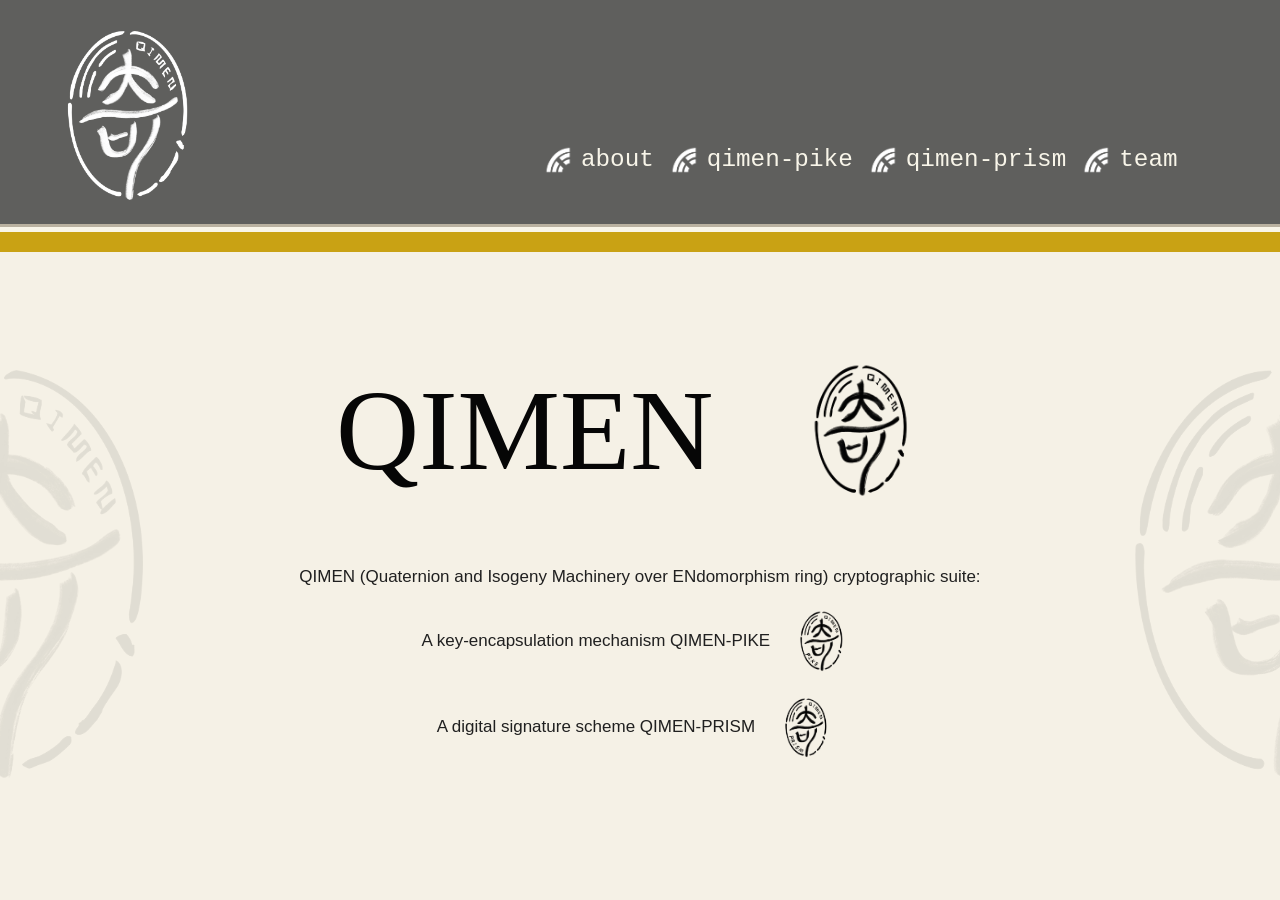
==== index.html @ 5052f51b "Reduce body typography scale" ====
<!doctype html>
<html lang="en">
  <head>
    <meta charset="utf-8">
    <meta name="viewport" content="width=device-width, initial-scale=1">
    <title>QIMEN</title>
    <link rel="stylesheet" href="styles.css?v=20260710-nav12">
  </head>
  <body>
    <header class="site-header">
      <a class="brand" href="index.html" aria-label="QIMEN home">
        <img class="brand-mark" src="elements/奇门logo_透明底.png" alt="QIMEN logo">
        <div class="brand-copy">
          <div class="brand-name">QIMEN</div>
        </div>
      </a>

      <nav class="site-nav" aria-label="Primary navigation">
        <a href="about.html"><span>about</span></a>
        <a href="pike.html"><span>qimen-pike</span></a>
        <a href="prism.html"><span>qimen-prism</span></a>
        <a href="team.html"><span>team</span></a>
      </nav>
    </header>

    <main>
      <section class="home-section">
        <div class="home-lockup" aria-label="QIMEN">
          <div class="home-title-row">
            <h1>QIMEN</h1>
            <img class="home-logo" src="elements/奇门logo_透明底.png" alt="QIMEN logo">
          </div>
          <p class="suite-lead">QIMEN (Quaternion and Isogeny Machinery over ENdomorphism ring) cryptographic suite:</p>
          <div class="home-suite" aria-label="QIMEN suite components">
            <p>
              <span>A key-encapsulation mechanism QIMEN-PIKE</span>
              <img class="suite-logo" src="elements/奇门logo_pike_透明底.png" alt="QIMEN-PIKE logo" width="72" height="72">
            </p>
            <p>
              <span>A digital signature scheme QIMEN-PRISM</span>
              <img class="suite-logo" src="elements/奇门logo_prism_透明底.png" alt="QIMEN-PRISM logo" width="72" height="72">
            </p>
          </div>
        </div>
      </section>
    </main>
  </body>
</html>
---- styles.css ----
:root {
  --header-bg: #5f5f5d;
  --paper: #f5f1e6;
  --ink: #060606;
  --muted-ink: #202020;
  --cream: #f8f5e9;
  --gold: #c9a214;
  --red: #a91717;
}

* {
  box-sizing: border-box;
}

html {
  scroll-behavior: smooth;
}

body {
  margin: 0;
  min-width: 320px;
  color: var(--ink);
  background: var(--paper);
  font-family: Arial, Helvetica, sans-serif;
}

.site-header {
  min-height: 0;
  padding: 4px 8vw 4px 46px;
  display: flex;
  align-items: flex-start;
  justify-content: space-between;
  gap: 24px;
  background: var(--header-bg);
  border-bottom: 20px solid var(--gold);
  box-shadow: inset 0 -5px 0 var(--cream), inset 0 -8px 0 #b9b1a0;
}

.brand {
  flex: 0 0 auto;
  display: flex;
  align-items: center;
  gap: 24px;
  color: var(--cream);
  text-decoration: none;
}

.brand:hover,
.brand:focus,
.brand:visited,
.brand * {
  color: var(--cream);
  text-decoration: none;
}

.brand-mark {
  width: 164px;
  height: 224px;
  object-fit: contain;
  object-position: 50% 47%;
  filter: invert(1) brightness(1.08);
}

.brand-copy {
  padding-top: 0;
}

.brand-name {
  display: none;
}

.brand-copy p {
  display: none;
}

.site-nav {
  flex: 1 1 auto;
  margin-top: 142px;
  display: flex;
  align-items: center;
  justify-content: flex-end;
  gap: clamp(12px, 1.25vw, 24px);
  flex-wrap: nowrap;
  min-width: 0;
}

.site-nav a {
  display: inline-flex;
  align-items: center;
  gap: 9px;
  color: var(--cream);
  font-size: clamp(21px, 1.9vw, 34px);
  font-family: "Courier New", Courier, monospace;
  font-style: normal;
  line-height: 1;
  text-decoration: none;
  white-space: nowrap;
}

.site-nav a::before {
  content: "";
  display: inline-block;
  width: 28px;
  height: 28px;
  flex: 0 0 28px;
  background-image: url("elements/gate.png");
  background-size: cover;
  background-position: top left;
  background-repeat: no-repeat;
  filter: invert(1) brightness(1.08);
}

.site-nav a:hover,
.site-nav a.active {
  color: #ffffff;
  text-decoration: underline;
  text-decoration-color: var(--gold);
  text-decoration-thickness: 5px;
  text-underline-offset: 15px;
}

.hero {
  position: relative;
  min-height: calc(100vh - 305px);
  overflow: hidden;
  padding: 107px 9.2vw 110px;
  background: var(--paper);
}

.watermark {
  display: none;
}

.hero-lockup,
.intro-copy {
  position: relative;
  z-index: 1;
}

.hero-lockup {
  width: min(884px, 78vw);
  margin: 0 auto;
  text-align: center;
}

.hero-title-row {
  display: flex;
  align-items: center;
  justify-content: center;
  gap: 64px;
}

h1 {
  margin: 0;
  font-family: Georgia, "Times New Roman", serif;
  font-size: clamp(72px, 7.1vw, 136px);
  line-height: 0.95;
  font-weight: 500;
}

.pike-mark {
  width: clamp(116px, 10.6vw, 198px);
  height: clamp(116px, 10.6vw, 198px);
  object-fit: contain;
  object-position: 50% 52%;
}

.scheme-name {
  margin-top: 24px;
  padding-left: 24px;
  color: var(--red);
  font-family: Georgia, "Times New Roman", serif;
  font-size: clamp(44px, 4.25vw, 82px);
  line-height: 1;
  font-weight: 700;
  letter-spacing: 0;
}

.intro-copy {
  width: min(1580px, 82vw);
  margin: 88px auto 0;
}

.intro-copy h2,
.content-band h2 {
  margin: 0 0 16px;
  font-size: 28px;
  line-height: 1.15;
  font-weight: 700;
}

.intro-copy p,
.content-band p {
  margin: 0;
  font-size: 20px;
  line-height: 1.35;
  color: var(--muted-ink);
  overflow-wrap: break-word;
}

.content-band {
  padding: 72px 9.2vw;
  background: #fffaf0;
  border-top: 1px solid rgba(0, 0, 0, 0.08);
}

.content-band-dark {
  color: var(--cream);
  background: var(--header-bg);
}

.content-band-dark p {
  color: rgba(248, 245, 233, 0.86);
}

.home-section {
  position: relative;
  min-height: calc(100vh - 252px);
  overflow: hidden;
  padding: 96px 9.2vw 112px;
  background: var(--paper);
}

.home-section::before,
.home-section::after,
.page-main::before,
.page-main::after {
  content: "";
  position: absolute;
  z-index: 0;
  top: 50%;
  width: min(430px, 31vw);
  aspect-ratio: 2187 / 2877;
  background-image: url("elements/奇门logo_透明底.png");
  background-repeat: no-repeat;
  background-position: center;
  background-size: contain;
  opacity: 0.08;
  filter: grayscale(1);
  pointer-events: none;
  transform: translateY(-50%);
}

.home-section::before,
.page-main::before {
  left: max(-215px, -15.5vw);
}

.home-section::after,
.page-main::after {
  right: max(-215px, -15.5vw);
}

.home-lockup {
  position: relative;
  z-index: 1;
  width: min(1000px, 78vw);
  margin: 0 auto;
  text-align: center;
}

.home-title-row {
  display: flex;
  align-items: center;
  justify-content: center;
  gap: clamp(34px, 5vw, 88px);
}

.home-title-row h1 {
  font-size: clamp(88px, 9vw, 164px);
}

.home-logo {
  width: clamp(140px, 13vw, 240px);
  height: clamp(140px, 13vw, 240px);
  object-fit: contain;
  object-position: 50% 52%;
}

.home-section .suite-lead {
  position: relative;
  z-index: 1;
  max-width: 980px;
  margin: 52px auto 0;
  font-size: clamp(17px, 1.25vw, 24px);
  line-height: 1.3;
  color: var(--muted-ink);
}

.home-suite {
  position: relative;
  z-index: 1;
  display: grid;
  justify-items: center;
  gap: 12px;
  margin-top: 16px;
}

.home-suite p {
  display: inline-flex;
  align-items: center;
  justify-content: center;
  gap: 14px;
  max-width: min(920px, 90vw);
  margin: 0;
  color: var(--muted-ink);
  font-size: clamp(17px, 1.25vw, 24px);
  line-height: 1.22;
}

.suite-logo {
  width: clamp(68px, 5.8vw, 104px);
  height: clamp(68px, 5.8vw, 104px);
  flex: 0 0 auto;
  object-fit: contain;
  object-position: 50% 52%;
}

.page-main {
  position: relative;
  overflow: hidden;
  min-height: calc(100vh - 230px);
  background: var(--paper);
}

.page-section {
  position: relative;
  z-index: 1;
  width: min(1200px, 82vw);
  margin: 0 auto;
  padding: 96px 0 120px;
}

.page-section h1 {
  margin-bottom: 34px;
  font-family: "Courier New", Courier, monospace;
  font-size: clamp(42px, 4.5vw, 72px);
  line-height: 1;
  font-weight: 400;
}

.page-section p {
  max-width: 980px;
  margin: 0 0 18px;
  font-size: clamp(17px, 1.35vw, 22px);
  line-height: 1.45;
  color: var(--muted-ink);
}

.page-section p:last-child {
  margin-bottom: 0;
}

.page-subsection {
  margin-top: 52px;
  scroll-margin-top: 28px;
}

.page-subsection + .page-subsection {
  margin-top: 70px;
  padding-top: 38px;
  border-top: 4px solid var(--gold);
  box-shadow: inset 0 3px 0 rgba(0, 0, 0, 0.18);
}

.page-section h2 {
  margin: 0 0 18px;
  font-family: "Courier New", Courier, monospace;
  font-size: clamp(30px, 3vw, 48px);
  font-weight: 400;
  line-height: 1;
}

.repo-card,
.detail-list {
  max-width: 980px;
}

.repo-card {
  margin-bottom: 28px;
}

.button-link {
  display: inline-block;
  margin-top: 12px;
  padding: 10px 14px 9px;
  color: var(--cream);
  background: var(--header-bg);
  font-family: "Courier New", Courier, monospace;
  font-size: 18px;
  line-height: 1;
  text-decoration: none;
  border-bottom: 5px solid var(--gold);
}

.button-link:hover,
.button-link:focus {
  background: #454543;
}

.detail-list p {
  font-size: clamp(16px, 1.25vw, 20px);
}

.table-note {
  max-width: 1100px;
  font-size: clamp(15px, 1.15vw, 19px);
}

.table-stack {
  display: grid;
  gap: 14px;
  margin-top: 30px;
}

.table-stack h2,
.table-stack h3 {
  margin: 20px 0 0;
  font-family: "Courier New", Courier, monospace;
  font-size: clamp(24px, 2.2vw, 36px);
  font-weight: 400;
  line-height: 1;
}

.table-wrap {
  width: min(1180px, 100%);
  overflow-x: auto;
  position: relative;
  z-index: 1;
}

.data-table {
  width: 100%;
  min-width: 760px;
  border-collapse: collapse;
  color: var(--muted-ink);
  background: rgba(245, 241, 230, 0.72);
  font-size: clamp(13px, 0.95vw, 16px);
  line-height: 1.2;
}

.data-table th,
.data-table td {
  padding: 8px 10px;
  border: 1px solid rgba(0, 0, 0, 0.18);
  text-align: right;
  white-space: nowrap;
}

.data-table th {
  color: var(--ink);
  font-weight: 700;
}

.data-table thead th {
  background: rgba(95, 95, 93, 0.12);
  text-align: center;
}

.data-table tbody th {
  text-align: left;
}

.team-text {
  max-width: 980px;
}

.team-text p {
  margin-bottom: 8px;
  font-size: clamp(17px, 1.3vw, 22px);
  line-height: 1.4;
}

@media (max-width: 980px) {
  .site-header {
    min-height: auto;
    padding: 26px 26px 30px;
    flex-direction: column;
    gap: 22px;
    border-bottom-width: 20px;
    box-shadow: inset 0 -6px 0 var(--cream), inset 0 -9px 0 #b9b1a0;
  }

  .brand-mark {
    width: 112px;
    height: 150px;
  }

  .brand-copy {
    padding-top: 0;
  }

  .brand-name {
    font-size: 28px;
  }

  .brand-copy p {
    font-size: 22px;
  }

  .site-nav {
    width: 100%;
    margin-top: 0;
    justify-content: flex-start;
    flex-wrap: wrap;
    gap: 12px 18px;
  }

  .site-nav a {
    font-size: 22px;
  }

  .site-nav a::before {
    width: 24px;
    height: 24px;
    flex-basis: 24px;
  }

  .site-nav a:hover,
  .site-nav a.active {
    text-decoration-thickness: 3px;
    text-underline-offset: 8px;
  }

  .hero {
    min-height: auto;
    padding: 72px 28px 82px;
  }

  .hero-title-row {
    gap: 24px;
  }

  .intro-copy {
    width: min(100%, 720px);
    margin-top: 64px;
  }

  .intro-copy h2,
  .content-band h2 {
    font-size: 24px;
  }

  .intro-copy p,
  .content-band p {
    font-size: 18px;
  }
}

@media (max-width: 620px) {
  body {
    overflow-x: hidden;
  }

  .brand {
    gap: 14px;
  }

  .brand-mark {
    width: 82px;
    height: 112px;
  }

  .brand-copy {
    padding-top: 0;
  }

  .brand-name {
    font-size: 23px;
  }

  .brand-copy p {
    margin-top: 10px;
    font-size: 17px;
  }

  .site-nav {
    display: grid;
    grid-template-columns: max-content max-content;
    justify-content: start;
    gap: 10px 14px;
    max-width: min(342px, calc(100vw - 52px));
  }

  .site-nav a {
    flex: 0 0 auto;
    font-size: 16px;
    gap: 6px;
  }

  .site-nav a::before {
    width: 18px;
    height: 18px;
    flex-basis: 18px;
  }

  .page-section {
    width: min(342px, calc(100vw - 48px));
    margin-right: 0;
    margin-left: 24px;
    padding-top: 72px;
  }

  .page-section p {
    max-width: 100%;
  }

  .hero {
    padding: 56px 24px 66px;
  }

  .hero-lockup {
    width: 100%;
  }

  .hero-title-row {
    flex-direction: column;
    gap: 18px;
  }

  .home-suite p {
    flex-wrap: wrap;
    gap: 8px;
  }

  h1 {
    font-size: 60px;
  }

  .pike-mark {
    width: 112px;
    height: 112px;
  }

  .scheme-name {
    margin-top: 16px;
    padding-left: 0;
    font-size: 42px;
  }

  .intro-copy {
    width: min(100%, 342px);
    max-width: calc(100vw - 48px);
    margin-right: auto;
    margin-left: 0;
    margin-top: 50px;
  }

  .intro-copy h2,
  .content-band h2 {
    font-size: 22px;
  }

  .intro-copy p,
  .content-band p {
    font-size: 16px;
  }

  .content-band {
    padding: 52px 22px;
  }
}
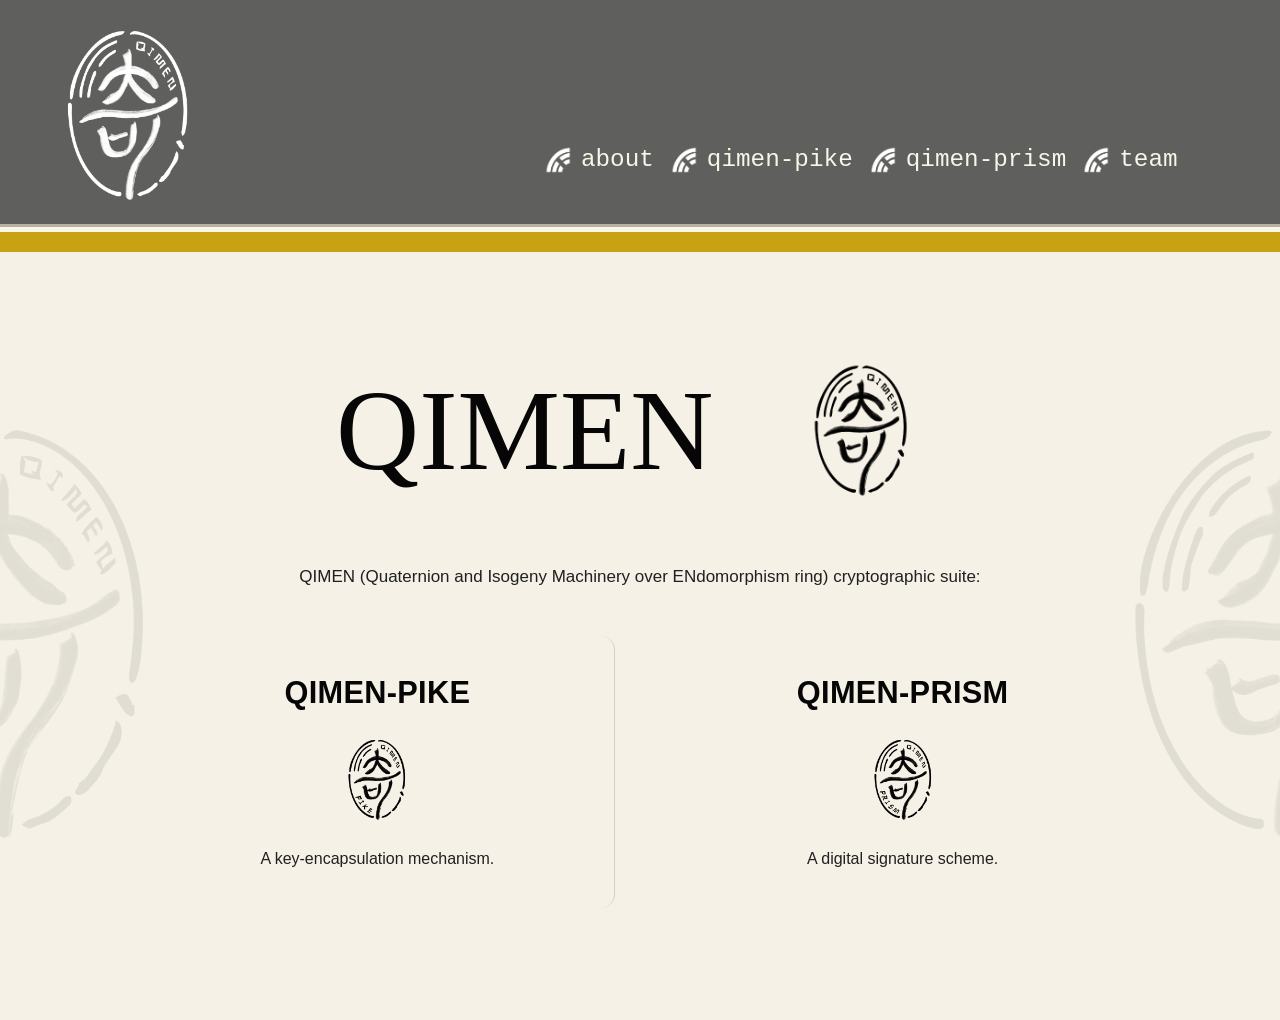
==== commit 93646776: "some cool buttons" ====
--- a/index.html
+++ b/index.html
@@ -4,11 +4,12 @@
     <meta charset="utf-8">
     <meta name="viewport" content="width=device-width, initial-scale=1">
     <title>QIMEN</title>
-    <link rel="stylesheet" href="styles.css?v=20260710-nav12">
+    <link rel="stylesheet" href="styles.css?v=20260710-nav14">
+    <link rel="icon" type="image/png" href="favicon.png">
   </head>
   <body>
     <header class="site-header">
-      <a class="brand" href="index.html" aria-label="QIMEN home">
+      <a class="brand" href="/" aria-label="QIMEN home">
         <img class="brand-mark" src="elements/奇门logo_透明底.png" alt="QIMEN logo">
         <div class="brand-copy">
           <div class="brand-name">QIMEN</div>
@@ -16,10 +17,10 @@
       </a>
 
       <nav class="site-nav" aria-label="Primary navigation">
-        <a href="about.html"><span>about</span></a>
-        <a href="pike.html"><span>qimen-pike</span></a>
-        <a href="prism.html"><span>qimen-prism</span></a>
-        <a href="team.html"><span>team</span></a>
+        <a href="about"><span>about</span></a>
+        <a href="pike"><span>qimen-pike</span></a>
+        <a href="prism"><span>qimen-prism</span></a>
+        <a href="team"><span>team</span></a>
       </nav>
     </header>
 
@@ -32,14 +33,16 @@
           </div>
           <p class="suite-lead">QIMEN (Quaternion and Isogeny Machinery over ENdomorphism ring) cryptographic suite:</p>
           <div class="home-suite" aria-label="QIMEN suite components">
-            <p>
-              <span>A key-encapsulation mechanism QIMEN-PIKE</span>
+            <a class="suite-half" href="pike">
+              <span class="suite-name">QIMEN-PIKE</span>
               <img class="suite-logo" src="elements/奇门logo_pike_透明底.png" alt="QIMEN-PIKE logo" width="72" height="72">
-            </p>
-            <p>
-              <span>A digital signature scheme QIMEN-PRISM</span>
+              <span class="suite-desc">A key-encapsulation mechanism.</span>
+            </a>
+            <a class="suite-half" href="prism">
+              <span class="suite-name">QIMEN-PRISM</span>
               <img class="suite-logo" src="elements/奇门logo_prism_透明底.png" alt="QIMEN-PRISM logo" width="72" height="72">
-            </p>
+              <span class="suite-desc">A digital signature scheme.</span>
+            </a>
           </div>
         </div>
       </section>
--- a/styles.css
+++ b/styles.css
@@ -108,6 +108,10 @@
   background-position: top left;
   background-repeat: no-repeat;
   filter: invert(1) brightness(1.08);
+}
+
+.site-nav a.active::before {
+  transform: rotate(-90deg);
 }
 
 .site-nav a:hover,
@@ -290,27 +294,51 @@
 .home-suite {
   position: relative;
   z-index: 1;
-  display: grid;
-  justify-items: center;
-  gap: 12px;
-  margin-top: 16px;
-}
-
-.home-suite p {
-  display: inline-flex;
+  display: flex;
+  align-items: stretch;
+  gap: clamp(24px, 4vw, 64px);
+  margin-top: 48px;
+}
+
+.suite-half {
+  flex: 1 1 0;
+  display: flex;
+  flex-direction: column;
   align-items: center;
-  justify-content: center;
-  gap: 14px;
-  max-width: min(920px, 90vw);
-  margin: 0;
+  justify-content: flex-start;
+  gap: 18px;
+  padding: clamp(20px, 3vw, 40px) clamp(12px, 2vw, 28px);
+  color: var(--ink);
+  text-decoration: none;
+  border-radius: 14px;
+  transition: transform 0.18s ease, background-color 0.18s ease;
+}
+
+.suite-half:first-child {
+  border-right: 1px solid var(--rule, rgba(0, 0, 0, 0.14));
+}
+
+.suite-half:hover,
+.suite-half:focus-visible {
+  background: rgba(0, 0, 0, 0.03);
+  transform: translateY(-3px);
+}
+
+.suite-name {
+  font-size: clamp(24px, 2.4vw, 40px);
+  font-weight: 600;
+  letter-spacing: 0.01em;
+}
+
+.suite-desc {
   color: var(--muted-ink);
-  font-size: clamp(17px, 1.25vw, 24px);
-  line-height: 1.22;
+  font-size: clamp(16px, 1.2vw, 22px);
+  line-height: 1.25;
 }
 
 .suite-logo {
-  width: clamp(68px, 5.8vw, 104px);
-  height: clamp(68px, 5.8vw, 104px);
+  width: clamp(88px, 8vw, 140px);
+  height: clamp(88px, 8vw, 140px);
   flex: 0 0 auto;
   object-fit: contain;
   object-position: 50% 52%;
@@ -356,6 +384,13 @@
   scroll-margin-top: 28px;
 }
 
+.page-section > h1 + .page-subsection,
+.page-section > h1 + .content-subsection,
+.page-section > h1 + .team-text {
+  padding-top: 38px;
+  border-top: 4px solid var(--gold);
+}
+
 .page-subsection + .page-subsection {
   margin-top: 70px;
   padding-top: 38px;
@@ -371,6 +406,24 @@
   line-height: 1;
 }
 
+.content-subsection + .content-subsection {
+  margin-top: 52px;
+  padding-top: 38px;
+  border-top: 4px solid var(--gold);
+}
+
+.inline-gate {
+  display: inline-block;
+  width: 1.35em;
+  height: 1.35em;
+  margin: 0 0.12em;
+  vertical-align: -0.22em;
+  background-image: url("elements/gate.png");
+  background-size: cover;
+  background-position: top left;
+  background-repeat: no-repeat;
+}
+
 .repo-card,
 .detail-list {
   max-width: 980px;
@@ -378,6 +431,42 @@
 
 .repo-card {
   margin-bottom: 28px;
+}
+
+.resource-stack {
+  display: grid;
+  gap: 24px;
+}
+
+.resource-group h3 {
+  margin: 0 0 6px;
+  font-family: "Courier New", Courier, monospace;
+  font-size: clamp(22px, 2vw, 30px);
+  font-weight: 400;
+  line-height: 1;
+}
+
+.resource-group .link-group {
+  margin-top: 0;
+}
+
+.paper-list {
+  display: grid;
+  gap: 16px;
+  max-width: 980px;
+}
+
+.paper-entry p {
+  margin-bottom: 6px;
+}
+
+.paper-entry .paper-title {
+  color: var(--ink);
+  font-weight: 700;
+}
+
+.paper-entry .paper-authors {
+  font-size: clamp(15px, 1.1vw, 18px);
 }
 
 .button-link {
@@ -398,6 +487,37 @@
   background: #454543;
 }
 
+.link-group {
+  display: flex;
+  flex-wrap: wrap;
+  gap: 14px;
+  max-width: 980px;
+}
+
+.resource-list {
+  margin: 0;
+  padding: 0;
+  list-style: none;
+}
+
+.resource-list li {
+  margin: 0 0 10px;
+}
+
+.resource-list a {
+  color: var(--muted-ink);
+  font-size: clamp(17px, 1.35vw, 22px);
+  line-height: 1.45;
+  text-decoration-color: var(--gold);
+  text-decoration-thickness: 3px;
+  text-underline-offset: 5px;
+}
+
+.resource-list a:hover,
+.resource-list a:focus {
+  color: var(--ink);
+}
+
 .detail-list p {
   font-size: clamp(16px, 1.25vw, 20px);
 }
@@ -461,6 +581,48 @@
   text-align: left;
 }
 
+.code-container {
+  position: relative;
+  max-width: 980px;
+  margin-top: 12px;
+}
+
+.code-container pre {
+  margin: 0;
+  padding: 18px 20px;
+  overflow-x: auto;
+  color: var(--cream);
+  background: var(--header-bg);
+  border-bottom: 5px solid var(--gold);
+}
+
+.code-container code {
+  font-family: "Courier New", Courier, monospace;
+  font-size: clamp(13px, 1vw, 15px);
+  line-height: 1.5;
+  white-space: pre;
+}
+
+.copy-btn {
+  position: absolute;
+  top: 10px;
+  right: 12px;
+  padding: 6px 12px 5px;
+  color: var(--cream);
+  background: rgba(0, 0, 0, 0.35);
+  border: 1px solid var(--gold);
+  font-family: "Courier New", Courier, monospace;
+  font-size: 14px;
+  line-height: 1;
+  cursor: pointer;
+}
+
+.copy-btn:hover,
+.copy-btn:focus {
+  color: var(--ink);
+  background: var(--gold);
+}
+
 .team-text {
   max-width: 980px;
 }
@@ -618,9 +780,14 @@
     gap: 18px;
   }
 
-  .home-suite p {
-    flex-wrap: wrap;
+  .home-suite {
+    flex-direction: column;
     gap: 8px;
+  }
+
+  .suite-half:first-child {
+    border-right: 0;
+    border-bottom: 1px solid var(--rule, rgba(0, 0, 0, 0.14));
   }
 
   h1 {
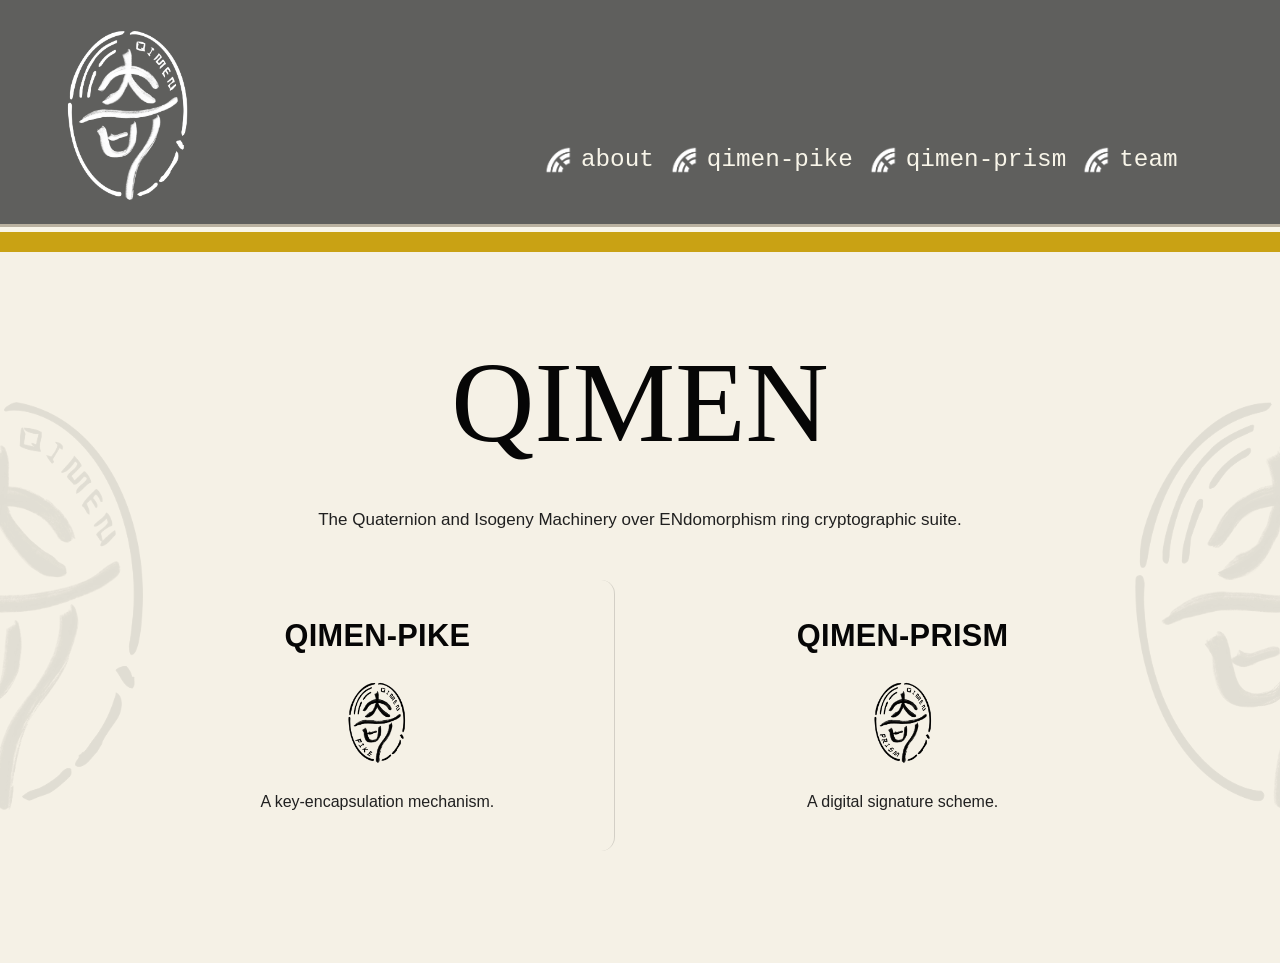
==== commit 35499d94: "cleaner front" ====
--- a/index.html
+++ b/index.html
@@ -29,9 +29,9 @@
         <div class="home-lockup" aria-label="QIMEN">
           <div class="home-title-row">
             <h1>QIMEN</h1>
-            <img class="home-logo" src="elements/奇门logo_透明底.png" alt="QIMEN logo">
+            <!-- <img class="home-logo" src="elements/奇门logo_透明底.png" alt="QIMEN logo"> -->
           </div>
-          <p class="suite-lead">QIMEN (Quaternion and Isogeny Machinery over ENdomorphism ring) cryptographic suite:</p>
+          <p class="suite-lead">The Quaternion and Isogeny Machinery over ENdomorphism ring cryptographic suite.</p>
           <div class="home-suite" aria-label="QIMEN suite components">
             <a class="suite-half" href="pike">
               <span class="suite-name">QIMEN-PIKE</span>
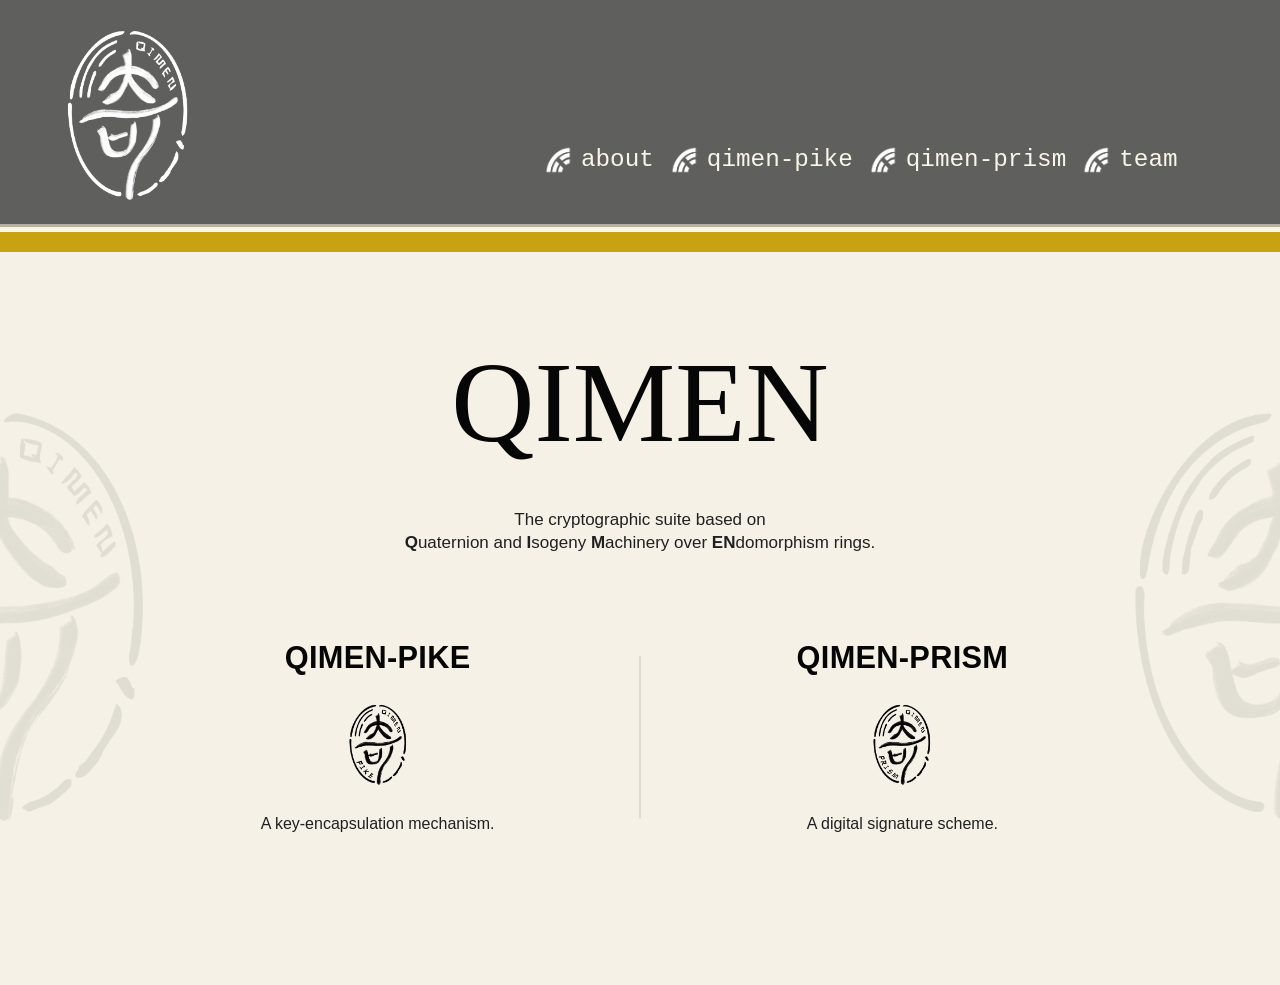
==== commit 9c6a09ba: "bold QIMEN" ====
--- a/index.html
+++ b/index.html
@@ -31,7 +31,7 @@
             <h1>QIMEN</h1>
             <!-- <img class="home-logo" src="elements/奇门logo_透明底.png" alt="QIMEN logo"> -->
           </div>
-          <p class="suite-lead">The Quaternion and Isogeny Machinery over ENdomorphism ring cryptographic suite.</p>
+          <p class="suite-lead">The cryptographic suite based on<br><b>Q</b>uaternion and <b>I</b>sogeny <b>M</b>achinery over <b>EN</b>domorphism rings.</p>
           <div class="home-suite" aria-label="QIMEN suite components">
             <a class="suite-half" href="pike">
               <span class="suite-name">QIMEN-PIKE</span>
--- a/styles.css
+++ b/styles.css
@@ -314,8 +314,16 @@
   transition: transform 0.18s ease, background-color 0.18s ease;
 }
 
-.suite-half:first-child {
-  border-right: 1px solid var(--rule, rgba(0, 0, 0, 0.14));
+.home-suite::before {
+  content: "";
+  position: absolute;
+  top: 50%;
+  left: 50%;
+  transform: translate(-50%, -50%);
+  width: 1px;
+  height: 60%;
+  background: var(--rule, rgba(0, 0, 0, 0.18));
+  pointer-events: none;
 }
 
 .suite-half:hover,
@@ -785,9 +793,13 @@
     gap: 8px;
   }
 
-  .suite-half:first-child {
-    border-right: 0;
-    border-bottom: 1px solid var(--rule, rgba(0, 0, 0, 0.14));
+  .home-suite::before {
+    top: 50%;
+    left: 0;
+    right: 0;
+    width: auto;
+    height: 1px;
+    transform: translateY(-50%);
   }
 
   h1 {
